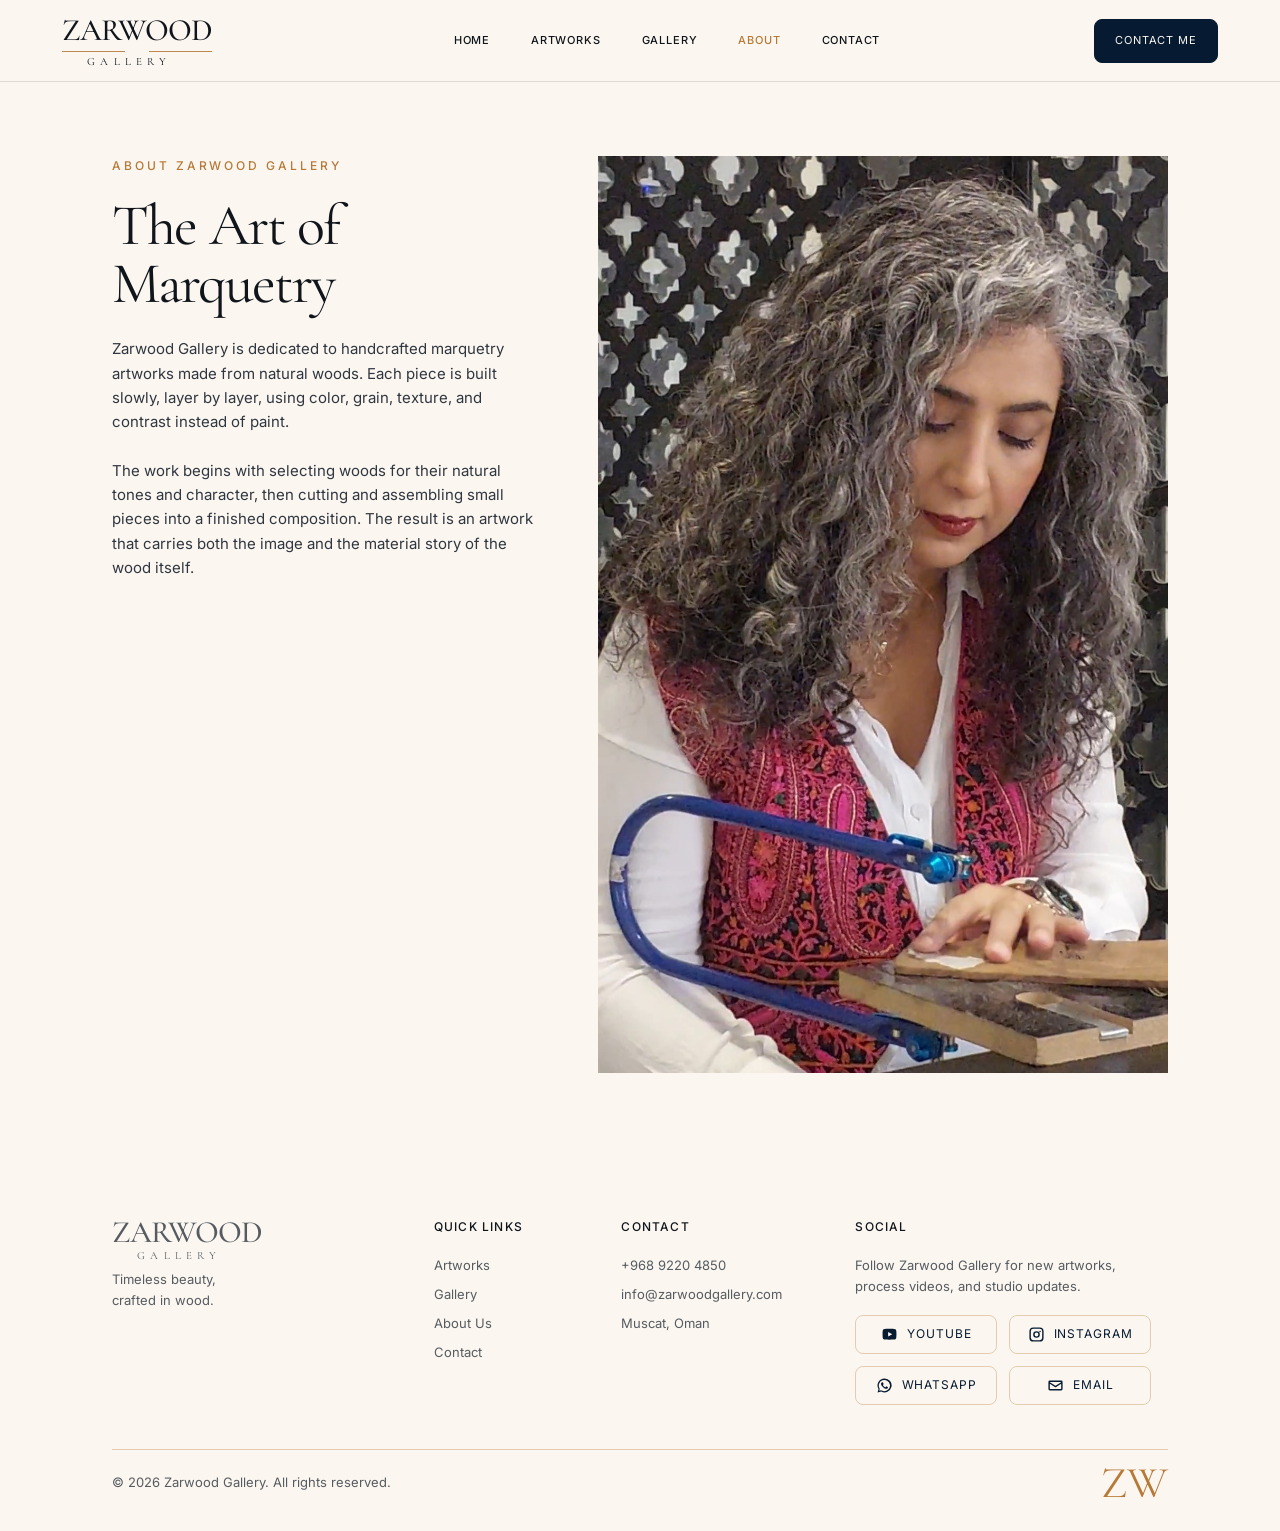
==== about.html @ 0345342d "Add robots.txt, enhance artwork display, and improve styling - Created a new robots.txt file to allo" ====
<!DOCTYPE html>
<html lang="en">
<head>
  <meta charset="UTF-8" />
  <meta name="viewport" content="width=device-width, initial-scale=1.0" />
  <title>About Zarwood Gallery | Handmade Marquetry Art</title>
  <meta name="description" content="Learn about Zarwood Gallery, the art of handmade wood marquetry, and the natural woods and craftsmanship behind each artwork." />
  <link rel="canonical" href="https://zarwoodgallery.com/about.html" />
  <meta name="keywords" content="about Zarwood Gallery, handmade marquetry, wood art artist, marquetry craftsmanship, natural wood artwork" />
  <meta name="author" content="Zarwood Gallery" />
  <meta name="robots" content="index, follow" />
  <meta property="og:type" content="website" />
  <meta property="og:title" content="About Zarwood Gallery | Handmade Marquetry Art" />
  <meta property="og:description" content="Discover the craftsmanship and natural materials behind Zarwood Gallery's handmade wood marquetry artworks." />
  <meta property="og:url" content="https://zarwoodgallery.com/about.html" />
  <meta property="og:image" content="https://zarwoodgallery.com/assets/artist-working.jpg" />
  <meta property="og:site_name" content="Zarwood Gallery" />
  <meta name="twitter:card" content="summary_large_image" />
  <meta name="twitter:title" content="About Zarwood Gallery | Handmade Marquetry Art" />
  <meta name="twitter:description" content="Learn about Zarwood Gallery and the handmade marquetry process." />
  <meta name="twitter:image" content="https://zarwoodgallery.com/assets/artist-working.jpg" />
  <link rel="stylesheet" href="style.css" />
  <script type="application/ld+json">
    {
      "@context": "https://schema.org",
      "@type": "AboutPage",
      "name": "About Zarwood Gallery",
      "description": "Information about Zarwood Gallery and its handmade wood marquetry artworks.",
      "isPartOf": {
        "@type": "WebSite",
        "name": "Zarwood Gallery"
      }
    }
  </script>
</head>
<body class="about-page">
  <header class="header">
    <a class="logo" href="index.html#home" aria-label="Zarwood Gallery">
      <span class="logo-name">ZARWOOD</span>
      <span class="logo-rule"></span>
      <span class="logo-sub">GALLERY</span>
    </a>

    <nav class="nav">
      <a href="index.html#home">Home</a>
      <a href="index.html#artworks">Artworks</a>
      <a href="gallery.html">Gallery</a>
      <a class="active" href="about.html">About</a>
      <a href="index.html#contact">Contact</a>
    </nav>

    <a class="contact-top" href="https://wa.me/+96892204850" target="_blank" rel="noopener">Contact Me</a>

    <button class="menu" aria-label="Open menu" aria-expanded="false">
      <span></span><span></span><span></span>
    </button>
  </header>

  <nav class="mobile-nav">
    <a href="index.html#home">Home</a>
    <a href="index.html#artworks">Artworks</a>
    <a href="gallery.html">Gallery</a>
    <a href="about.html">About</a>
    <a href="index.html#contact">Contact</a>
  </nav>

  <main>
    <section class="about-detail">
      <div class="about-detail-copy">
        <p class="eyebrow">About Zarwood Gallery</p>
        <h1>The Art of Marquetry</h1>
        <p>
          Zarwood Gallery is dedicated to handcrafted marquetry artworks made from natural woods.
          Each piece is built slowly, layer by layer, using color, grain, texture, and contrast instead of paint.
        </p>
        <p>
          The work begins with selecting woods for their natural tones and character, then cutting and assembling
          small pieces into a finished composition. The result is an artwork that carries both the image and the
          material story of the wood itself.
        </p>
      </div>

      <div class="about-detail-image">
        <img src="assets/artist-working-original.jpg" alt="Zarwood artist working on a marquetry artwork" />
      </div>
    </section>
  </main>

  <footer class="footer" id="contact">
    <div>
      <a class="logo footer-logo" href="index.html#home">
        <span class="logo-name">ZARWOOD</span>
        <span class="logo-rule"></span>
        <span class="logo-sub">GALLERY</span>
      </a>
      <p>Timeless beauty,<br>crafted in wood.</p>
    </div>

    <div>
      <h4>Quick Links</h4>
      <a href="index.html#artworks">Artworks</a>
      <a href="gallery.html">Gallery</a>
      <a href="about.html">About Us</a>
      <a href="index.html#contact">Contact</a>
    </div>

    <div>
      <h4>Contact</h4>
      <p>+968 9220 4850</p>
      <p>info@zarwoodgallery.com</p>
      <p>Muscat, Oman</p>
    </div>

    <div>
      <h4>Social</h4>
      <p>Follow Zarwood Gallery for new artworks, process videos, and studio updates.</p>
      <div class="social-links">
        <a class="social-link youtube" href="https://m.youtube.com/@zarvvood" target="_blank" rel="noopener">
          <svg aria-hidden="true" viewBox="0 0 24 24"><path d="M21.6 7.2s-.2-1.5-.8-2.1c-.8-.8-1.7-.8-2.1-.9C15.8 4 12 4 12 4s-3.8 0-6.7.2c-.4.1-1.3.1-2.1.9-.6.6-.8 2.1-.8 2.1S2.2 9 2.2 10.8v1.7c0 1.8.2 3.6.2 3.6s.2 1.5.8 2.1c.8.8 1.9.8 2.4.9 1.7.2 6.4.2 6.4.2s3.8 0 6.7-.2c.4-.1 1.3-.1 2.1-.9.6-.6.8-2.1.8-2.1s.2-1.8.2-3.6v-1.7c0-1.8-.2-3.6-.2-3.6ZM10.1 14.8V8.6l5.8 3.1-5.8 3.1Z"/></svg>
          YouTube
        </a>
        <a class="social-link instagram" href="https://www.instagram.com/zarwood_/" target="_blank" rel="noopener">
          <svg aria-hidden="true" viewBox="0 0 24 24"><path d="M7.5 2h9A5.5 5.5 0 0 1 22 7.5v9a5.5 5.5 0 0 1-5.5 5.5h-9A5.5 5.5 0 0 1 2 16.5v-9A5.5 5.5 0 0 1 7.5 2Zm0 2A3.5 3.5 0 0 0 4 7.5v9A3.5 3.5 0 0 0 7.5 20h9a3.5 3.5 0 0 0 3.5-3.5v-9A3.5 3.5 0 0 0 16.5 4h-9Zm4.5 3.3A4.7 4.7 0 1 1 7.3 12 4.7 4.7 0 0 1 12 7.3Zm0 2A2.7 2.7 0 1 0 14.7 12 2.7 2.7 0 0 0 12 9.3Zm5-2.6a1.1 1.1 0 1 1-1.1 1.1A1.1 1.1 0 0 1 17 6.7Z"/></svg>
          Instagram
        </a>
        <a class="social-link whatsapp" href="https://wa.me/+96892204850" target="_blank" rel="noopener">
          <svg aria-hidden="true" viewBox="0 0 24 24"><path d="M12 2a9.8 9.8 0 0 0-8.4 14.9L2.2 22l5.2-1.4A9.9 9.9 0 1 0 12 2Zm0 18a8 8 0 0 1-4.1-1.1l-.3-.2-3.1.8.8-3-.2-.3A7.9 7.9 0 1 1 12 20Zm4.5-5.9c-.2-.1-1.4-.7-1.6-.8s-.4-.1-.6.1-.7.8-.8 1-.3.2-.5.1a6.5 6.5 0 0 1-3.2-2.8c-.1-.3 0-.4.1-.5l.4-.5c.1-.2.2-.3.3-.5s0-.3 0-.5-.6-1.4-.8-1.9c-.2-.5-.4-.4-.6-.4h-.5a1 1 0 0 0-.7.3 2.8 2.8 0 0 0-.9 2.1 4.8 4.8 0 0 0 1 2.5 11 11 0 0 0 4.2 3.8 14 14 0 0 0 1.4.5 3.3 3.3 0 0 0 1.5.1 2.4 2.4 0 0 0 1.6-1.1 2 2 0 0 0 .1-1.1c-.1-.1-.2-.2-.4-.3Z"/></svg>
          WhatsApp
        </a>
        <a class="social-link email" href="mailto:info@zarwoodgallery.com">
          <svg aria-hidden="true" viewBox="0 0 24 24"><path d="M4 5h16a2 2 0 0 1 2 2v10a2 2 0 0 1-2 2H4a2 2 0 0 1-2-2V7a2 2 0 0 1 2-2Zm0 2v.3l8 5.1 8-5.1V7H4Zm16 10V9.6l-7.5 4.8a1 1 0 0 1-1 0L4 9.6V17h16Z"/></svg>
          Email
        </a>
      </div>
    </div>

    <div class="footer-bottom">
      <p>© 2026 Zarwood Gallery. All rights reserved.</p>
      <b>ZW</b>
    </div>
  </footer>

  <script src="script.js"></script>
</body>
</html>
---- style.css ----
@import url('https://fonts.googleapis.com/css2?family=Cormorant+Garamond:wght@400;500;600&family=Inter:wght@400;500;600&display=swap');

:root{
  --paper:#fbf7f0;
  --cream:#f7f1e8;
  --ink:#10151c;
  --muted:#565b61;
  --navy:#061b31;
  --values-bg:#061b31;
  --gold:#b77937;
  --gold-soft:#c69251;
  --line:rgba(16,21,28,.12);
  --gold-line:rgba(183,121,55,.34);
  --serif:'Cormorant Garamond', Georgia, serif;
  --sans:'Inter', Arial, sans-serif;
}

*{box-sizing:border-box}
html{scroll-behavior:smooth}
body{margin:0;background:var(--paper);color:var(--ink);font-family:var(--sans);line-height:1.62}
a{text-decoration:none;color:inherit}
img{display:block;width:100%}
button,input,textarea{font:inherit}

.header{
  height:82px;
  display:grid;
  grid-template-columns:180px 1fr 126px;
  align-items:center;
  gap:32px;
  padding:0 62px;
  background:rgba(251,247,240,.96);
  border-bottom:1px solid var(--line);
  position:sticky;
  top:0;
  z-index:40;
  backdrop-filter:blur(16px);
}

.logo{width:150px;display:grid;line-height:1}
.logo-name{font-family:var(--serif);font-size:31px;font-weight:500;letter-spacing:-.04em}
.logo-rule{height:1px;width:100%;margin:5px 0 4px;background:linear-gradient(90deg,var(--gold) 0 42%,transparent 42% 58%,var(--gold) 58% 100%);opacity:.88}
.logo-sub{font-family:var(--serif);font-size:11px;letter-spacing:.48em;margin-left:25px}

.nav{justify-self:center;display:flex;gap:41px;text-transform:uppercase;letter-spacing:.075em;font-size:11px;font-weight:500}
.nav a:hover,.nav .active{color:var(--gold)}
.contact-top{justify-self:end;width:124px;height:44px;display:flex;align-items:center;justify-content:center;border:1px solid var(--values-bg);border-radius:8px;background:var(--values-bg);color:var(--paper);text-transform:uppercase;letter-spacing:.08em;font-size:11px}
.contact-top:hover{background:#0a2845;border-color:#0a2845}
.menu,.mobile-nav{display:none}

.hero{
  min-height:517px;
  display:grid;
  grid-template-columns:40% 60%;
  background:var(--paper);
  border-bottom:1px solid var(--line);
  overflow:hidden;
}

.hero-copy{
  position:relative;
  z-index:3;
  padding:92px 0 0 113px;
}

.hero-copy:after{
  content:"";
  position:absolute;
  inset:0 -248px 0 0;
  z-index:-1;
  background:linear-gradient(90deg,var(--paper) 0%,rgba(251,247,240,.98) 47%,rgba(251,247,240,.76) 72%,rgba(251,247,240,0) 100%);
}

.eyebrow{margin:0 0 22px;color:var(--gold);text-transform:uppercase;letter-spacing:.245em;font-size:12px;font-weight:500}
.center{text-align:center}
h1,h2,h3{margin:0;font-family:var(--serif);font-weight:400;color:var(--ink)}
h1{font-size:56px;line-height:.99;letter-spacing:-.032em}
.hero-text{width:390px;margin:27px 0 28px;color:#30343b;font-size:15px;line-height:1.65}
.hero-button{height:43px;display:inline-flex;align-items:center;gap:18px;padding:0 25px;border-radius:8px;background:var(--values-bg);color:var(--paper);text-transform:uppercase;font-size:11px;letter-spacing:.09em}
.hero-button:hover{background:#0a2845}
.hero-photo{
  min-height:517px;
  background-image:url('assets/hero-gallery-custom.png');
  background-size:cover;
  background-position:center center;
}

.gallery-hero{
  padding:78px 112px 62px;
  text-align:center;
  background:var(--cream);
  border-bottom:1px solid var(--line);
}
.gallery-hero h1{font-size:58px;line-height:1}
.gallery-hero p:not(.eyebrow){max-width:640px;margin:22px auto 0;color:var(--muted);font-size:15px}
.gallery-section{padding-top:58px}
.gallery-grid{margin-top:0}

.about-detail{display:grid;grid-template-columns:minmax(320px,.85fr) minmax(320px,1.15fr);gap:64px;align-items:start;padding:74px 112px;background:var(--paper)}
.about-detail-copy{position:sticky;top:112px}
.about-detail h1{font-size:58px;line-height:1}
.about-detail-copy p:not(.eyebrow){max-width:560px;margin:24px 0 0;color:#303640;font-size:15px}
.about-detail-image{text-align:center}
.about-detail-image img{width:auto;max-width:100%;height:auto;margin:0 auto}

.values{
  height:224px;
  display:grid;
  grid-template-columns:repeat(3,1fr);
  align-items:center;
  padding:0 103px;
  background:radial-gradient(circle at 50% 0,rgba(183,121,55,.1),transparent 42%),var(--values-bg);
  color:var(--paper);
}

.values article{height:126px;display:grid;justify-items:center;align-content:start;padding:0 66px;text-align:center;border-right:1px solid rgba(251,247,240,.36)}
.values article:last-child{border-right:0}
.icon{width:46px;height:46px;margin-bottom:18px;border:1px solid var(--gold-soft);border-radius:8px;display:grid;place-items:center;color:var(--gold)}
.icon svg{width:25px;height:25px;display:block;fill:currentColor}
.icon img{width:38px;height:38px;display:block;object-fit:contain}
.values h3{color:var(--paper);font-size:18px;line-height:1;letter-spacing:.08em;text-transform:uppercase}
.values p{width:285px;margin:13px 0 0;color:rgba(251,247,240,.82);font-size:13px;line-height:1.65}

.artworks{padding:68px 112px 78px;background:var(--paper)}
.section-title{position:relative;margin-bottom:43px}
.section-title .eyebrow{margin-bottom:6px}
.section-title h2{text-align:center;font-size:39px;line-height:1}
.arrows{position:absolute;right:3px;bottom:0;display:none;gap:13px}
.arrows button{width:39px;height:39px;border:1px solid rgba(16,21,28,.44);border-radius:50%;background:transparent;cursor:pointer}
.arrows button:hover{background:var(--navy);color:var(--paper)}

.art-grid{display:grid;grid-template-columns:repeat(4,1fr);gap:48px 37px}
.art-grid article.product-hidden{display:none}
.art-grid img{aspect-ratio:1/1;object-fit:contain;background:transparent;cursor:zoom-in}
.art-grid h3{margin:15px 0 0;font-size:22px;line-height:1.05}
.art-grid p{margin:2px 0 18px;color:var(--muted);font-size:14px}
.art-specs{display:grid;gap:4px;margin:0 0 18px;padding:0;list-style:none;color:var(--muted);font-size:13px;line-height:1.45}
.art-grid article>a{display:none}
.art-grid article>a span{color:var(--gold);margin-left:12px}
.more-products{display:flex;align-items:center;justify-content:center;width:max-content;min-width:154px;height:44px;margin:48px auto 0;padding:0 28px;border:1px solid var(--navy);border-radius:8px;background:var(--navy);color:var(--paper);text-transform:uppercase;letter-spacing:.08em;font-size:11px;cursor:pointer}
.more-products:hover{background:#0a2845;border-color:#0a2845}
.more-products[hidden]{display:none}

.about{min-height:356px;display:grid;grid-template-columns:33.333% 66.667%;align-items:center;background:var(--paper);border-top:1px solid var(--line);border-bottom:1px solid var(--line)}
.about-image{width:min(340px,calc(100% - 72px));height:340px;min-height:0;justify-self:center;object-fit:contain;object-position:center;background:transparent}
.about-copy{padding:61px 110px 54px 48px;align-self:center}
.about-copy .eyebrow{margin-bottom:8px}
.about-copy h2,.artists h2{font-size:40px;line-height:1.08}
.about-copy span{display:block;width:44px;height:1px;margin:19px 0 20px;background:var(--gold)}
.about-copy p:not(.eyebrow){max-width:530px;margin:0 0 28px;color:#303640;font-size:15px}
.about-copy a{display:inline-flex;align-items:center;justify-content:center;width:116px;height:44px;border:1px solid rgba(16,21,28,.32);text-transform:uppercase;font-size:11px;letter-spacing:.08em}
.about-copy a:hover{background:var(--navy);color:var(--paper)}

.artists{padding:74px 112px;background:var(--cream);border-bottom:1px solid var(--line)}
.artists{text-align:center}
.artists p:not(.eyebrow){max-width:650px;margin:20px auto 0;color:var(--muted)}
.section-link{display:inline-flex;align-items:center;justify-content:center;min-width:142px;height:44px;margin-top:28px;padding:0 28px;border:1px solid var(--navy);border-radius:8px;background:var(--navy);color:var(--paper);text-transform:uppercase;letter-spacing:.08em;font-size:11px}
.section-link:hover{background:#0a2845;border-color:#0a2845}

.footer{display:grid;grid-template-columns:1.2fr .62fr .82fr minmax(296px,1.35fr);gap:44px;padding:70px 112px 30px;background:var(--paper)}
.footer p,.footer a{display:block;margin:0 0 8px;color:var(--muted);font-size:13px}
.footer h4{margin:0 0 18px;text-transform:uppercase;letter-spacing:.1em;font-size:12px;font-weight:500}
.footer-logo{margin-bottom:32px}
.social-links{display:grid;grid-template-columns:repeat(2,142px);gap:12px;margin-top:18px;width:max-content}
.social-links .social-link{--brand:var(--navy);width:142px;margin:0;padding:10px 14px;border:1px solid var(--gold-line);border-radius:8px;color:var(--navy);font-size:12px;text-transform:uppercase;letter-spacing:.08em;display:inline-flex;align-items:center;justify-content:center;gap:9px;line-height:1;transition:border-color .32s ease,color .32s ease,background .32s ease,transform .32s ease,box-shadow .32s ease}
.social-links .social-link svg{width:17px;height:17px;display:block;flex:0 0 17px;fill:currentColor;transition:transform .32s ease}
.social-link.youtube{--brand:#ff0033}
.social-link.instagram{--brand:#e4405f}
.social-link.whatsapp{--brand:#25d366}
.social-link.email{--brand:#0a66c2}
.social-link:hover{border-color:var(--brand);color:var(--brand);background:rgba(255,255,255,.28);transform:translateY(-2px);box-shadow:0 8px 16px rgba(16,21,28,.06)}
.social-link:hover svg{transform:scale(1.06) rotate(-1deg)}
.footer-bottom{grid-column:1/-1;display:flex;align-items:flex-end;justify-content:space-between;padding-top:16px;border-top:1px solid var(--gold-line)}
.footer-bottom b{color:var(--gold);font-family:var(--serif);font-size:44px;line-height:.8;font-weight:400}

.image-lightbox{
  position:fixed;
  inset:0;
  z-index:100;
  display:none;
  place-items:center;
  padding:28px;
  background:rgba(10,13,18,.86);
}
.image-lightbox.open{display:grid}
.lightbox-image{
  width:auto;
  max-width:calc(100vw - 56px);
  max-height:calc(100vh - 56px);
  object-fit:contain;
  box-shadow:0 22px 60px rgba(0,0,0,.38);
}
.lightbox-close{
  position:absolute;
  top:18px;
  right:20px;
  width:42px;
  height:42px;
  border:1px solid rgba(255,255,255,.45);
  border-radius:50%;
  background:rgba(255,255,255,.08);
  color:var(--paper);
  cursor:pointer;
  font-size:28px;
  line-height:1;
}
.lightbox-close:hover{background:rgba(255,255,255,.18)}

@media(max-width:1100px){
  .header{height:86px;grid-template-columns:minmax(0,170px) 1fr 44px;padding:0 28px}
  .nav{display:none}
  .contact-top{display:flex;width:112px;height:40px;justify-self:end;font-size:10px}
  .menu{display:grid;justify-self:end;align-content:center;gap:6px;width:44px;height:44px;padding:0;border:0;background:transparent;cursor:pointer}
  .menu span{display:block;width:28px;height:1px;justify-self:center;background:var(--ink);transition:transform .2s ease,opacity .2s ease}
  .menu[aria-expanded="true"] span:first-child{transform:translateY(7px) rotate(45deg)}
  .menu[aria-expanded="true"] span:nth-child(2){opacity:0}
  .menu[aria-expanded="true"] span:last-child{transform:translateY(-7px) rotate(-45deg)}
  .mobile-nav{position:fixed;z-index:39;left:0;right:0;top:86px;display:grid;padding:0 28px;max-height:0;overflow:hidden;background:var(--paper);border-bottom:1px solid transparent;box-shadow:0 18px 35px rgba(16,21,28,0);transition:max-height .25s ease,padding .25s ease,border-color .25s ease,box-shadow .25s ease}
  .mobile-nav.open{padding:16px 28px 24px;max-height:320px;border-bottom-color:var(--line);box-shadow:0 18px 35px rgba(16,21,28,.08)}
  .mobile-nav a{padding:12px 0;text-transform:uppercase;letter-spacing:.1em;font-size:12px;border-bottom:1px solid rgba(16,21,28,.08)}
  .mobile-nav a:last-child{border-bottom:0}
  .hero,.about{grid-template-columns:1fr}
  .hero-copy{padding:70px 40px 62px}
  .hero-copy:after{inset:0}
  .hero-photo{min-height:500px}
  .about-image{width:min(360px,calc(100% - 48px));height:360px;max-height:none;object-position:center}
  .values{height:auto;grid-template-columns:1fr;padding:36px 40px}
  .values article{height:auto;padding:32px 10px;border-right:0;border-bottom:1px solid rgba(251,247,240,.25)}
  .values article:last-child{border-bottom:0}
  .artworks,.artists,.footer{padding-left:40px;padding-right:40px}
  .gallery-hero{padding-left:40px;padding-right:40px}
  .about-detail{grid-template-columns:1fr;padding:58px 40px}
  .about-detail-copy{position:static}
  .art-grid,.footer{grid-template-columns:1fr 1fr}
  .about-copy{padding:58px 40px}
}

@media(max-width:720px){
  .header{height:78px;grid-template-columns:minmax(0,132px) 1fr 44px;padding:0 18px;gap:12px}
  .logo{width:126px}
  .contact-top{width:98px;height:36px;font-size:9px;letter-spacing:.06em}
  .logo-name{font-size:27px}.logo-sub{font-size:10px;margin-left:18px}
  .mobile-nav{top:78px;padding-left:24px;padding-right:24px;text-align:right;justify-items:end}
  .mobile-nav.open{padding:14px 24px 22px}
  .hero-copy{padding:42px 24px 34px}
  h1{font-size:39px;line-height:1.03}
  .hero-text{width:auto;margin:18px 0 22px;font-size:14px;line-height:1.55}
  .hero-photo{min-height:225px;background-size:cover;background-position:center top}
  .artworks,.artists{padding:54px 24px}
  .footer{padding:54px 24px 24px}
  .gallery-hero{padding:54px 24px 46px}
  .gallery-hero h1{font-size:45px}
  .about-detail{padding:54px 24px}
  .about-detail h1{font-size:45px}
  .section-title h2{text-align:left;font-size:34px}.section-title .center{text-align:left}
  .arrows{display:none}
  .art-grid{display:grid;grid-template-columns:1fr;gap:42px;overflow:visible;padding-bottom:0}
  .art-grid article{min-width:0;scroll-snap-align:none}
  .art-grid img{max-height:520px}
  .about-copy h2,.artists h2{font-size:34px}
  .social-links{grid-template-columns:repeat(2,minmax(0,1fr));width:100%;max-width:288px}
  .social-links .social-link{width:100%}
  .footer{grid-template-columns:1fr}
  .footer-bottom{align-items:flex-start;flex-direction:column;gap:10px;padding-top:12px}
}

@media(max-width:420px){
  .hero-copy{padding-top:34px;padding-bottom:28px}
  h1{font-size:36px}
  .hero-photo{min-height:225px}
}
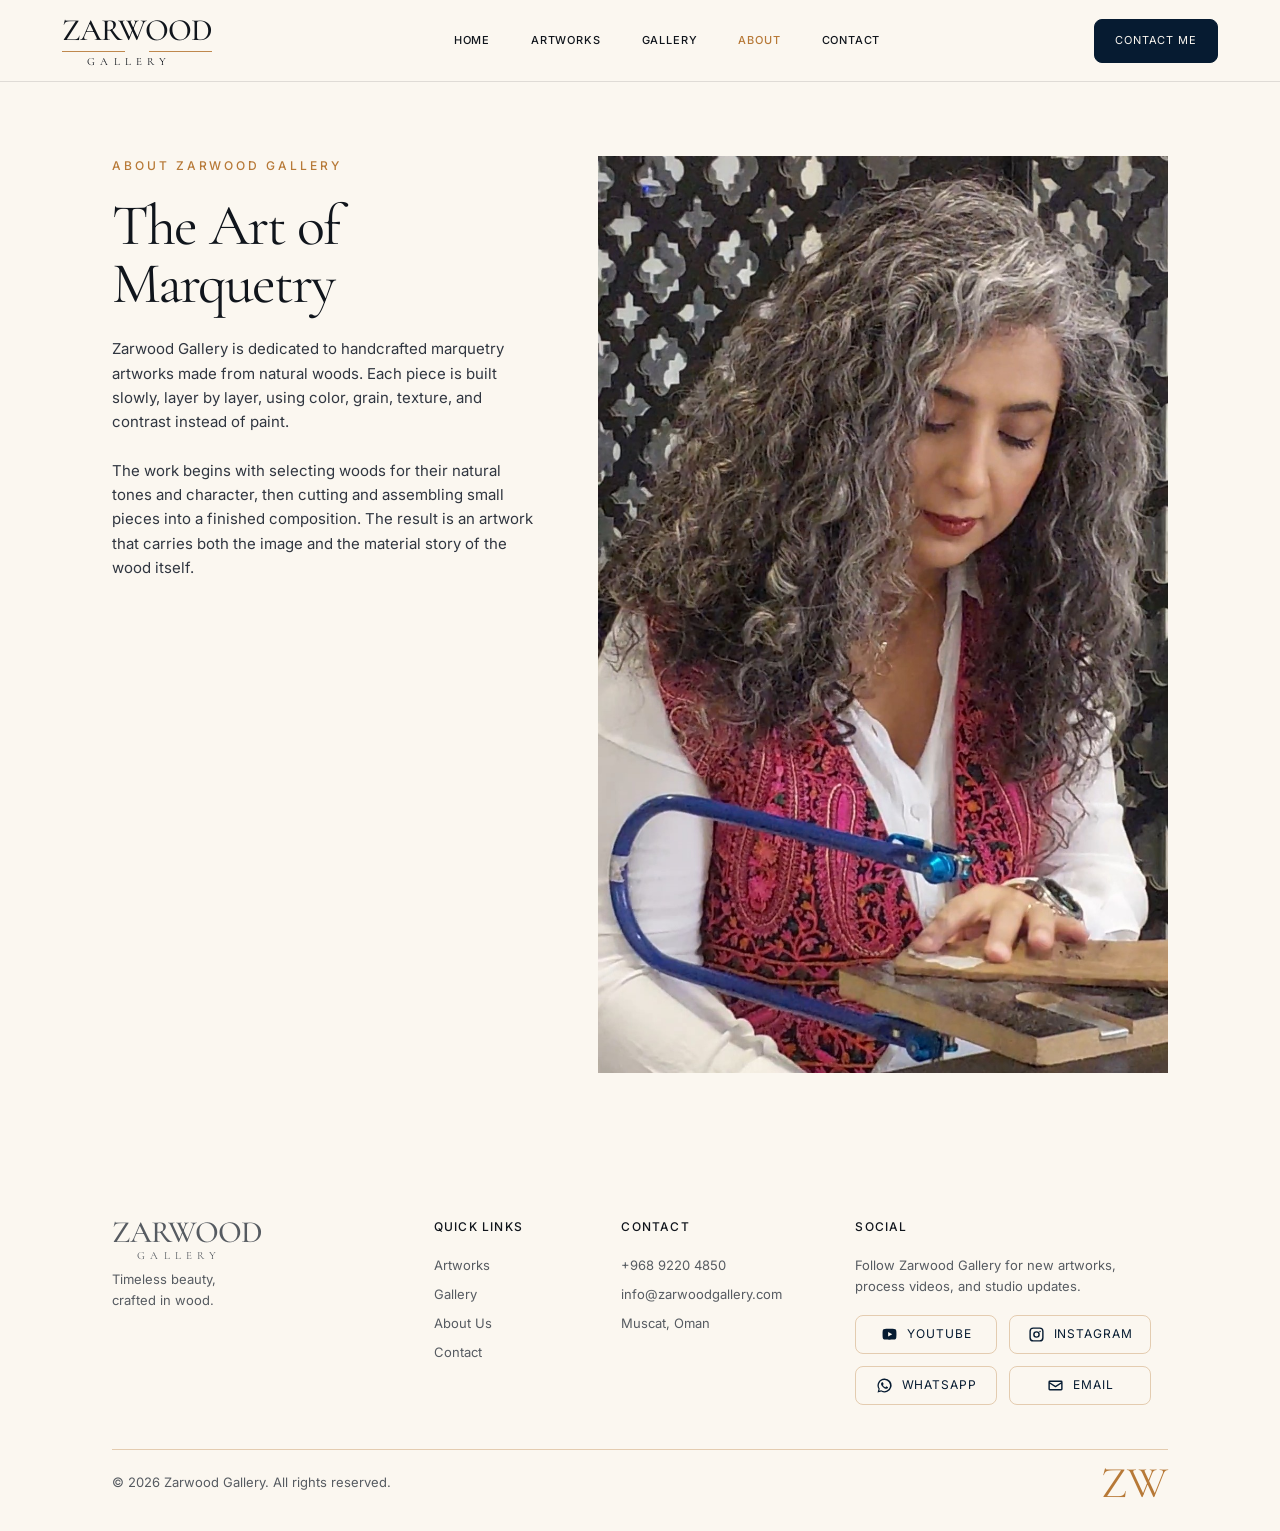
==== commit ef18b29a: "Add meta descriptions to HTML files and update CSS for improved styling" ====
--- a/about.html
+++ b/about.html
@@ -3,6 +3,8 @@
 <head>
   <meta charset="UTF-8" />
   <meta name="viewport" content="width=device-width, initial-scale=1.0" />
+  <meta name="theme-color" content="#fbf7f0" />
+  <meta name="color-scheme" content="light" />
   <title>About Zarwood Gallery | Handmade Marquetry Art</title>
   <meta name="description" content="Learn about Zarwood Gallery, the art of handmade wood marquetry, and the natural woods and craftsmanship behind each artwork." />
   <link rel="canonical" href="https://zarwoodgallery.com/about.html" />
--- a/style.css
+++ b/style.css
@@ -16,8 +16,8 @@
 }
 
 *{box-sizing:border-box}
-html{scroll-behavior:smooth}
-body{margin:0;background:var(--paper);color:var(--ink);font-family:var(--sans);line-height:1.62}
+html{scroll-behavior:smooth;background:var(--paper);color-scheme:light}
+body{min-height:100vh;margin:0;background:var(--paper);color:var(--ink);font-family:var(--sans);line-height:1.62}
 a{text-decoration:none;color:inherit}
 img{display:block;width:100%}
 button,input,textarea{font:inherit}
@@ -29,7 +29,7 @@
   align-items:center;
   gap:32px;
   padding:0 62px;
-  background:rgba(251,247,240,.96);
+  background:var(--paper);
   border-bottom:1px solid var(--line);
   position:sticky;
   top:0;
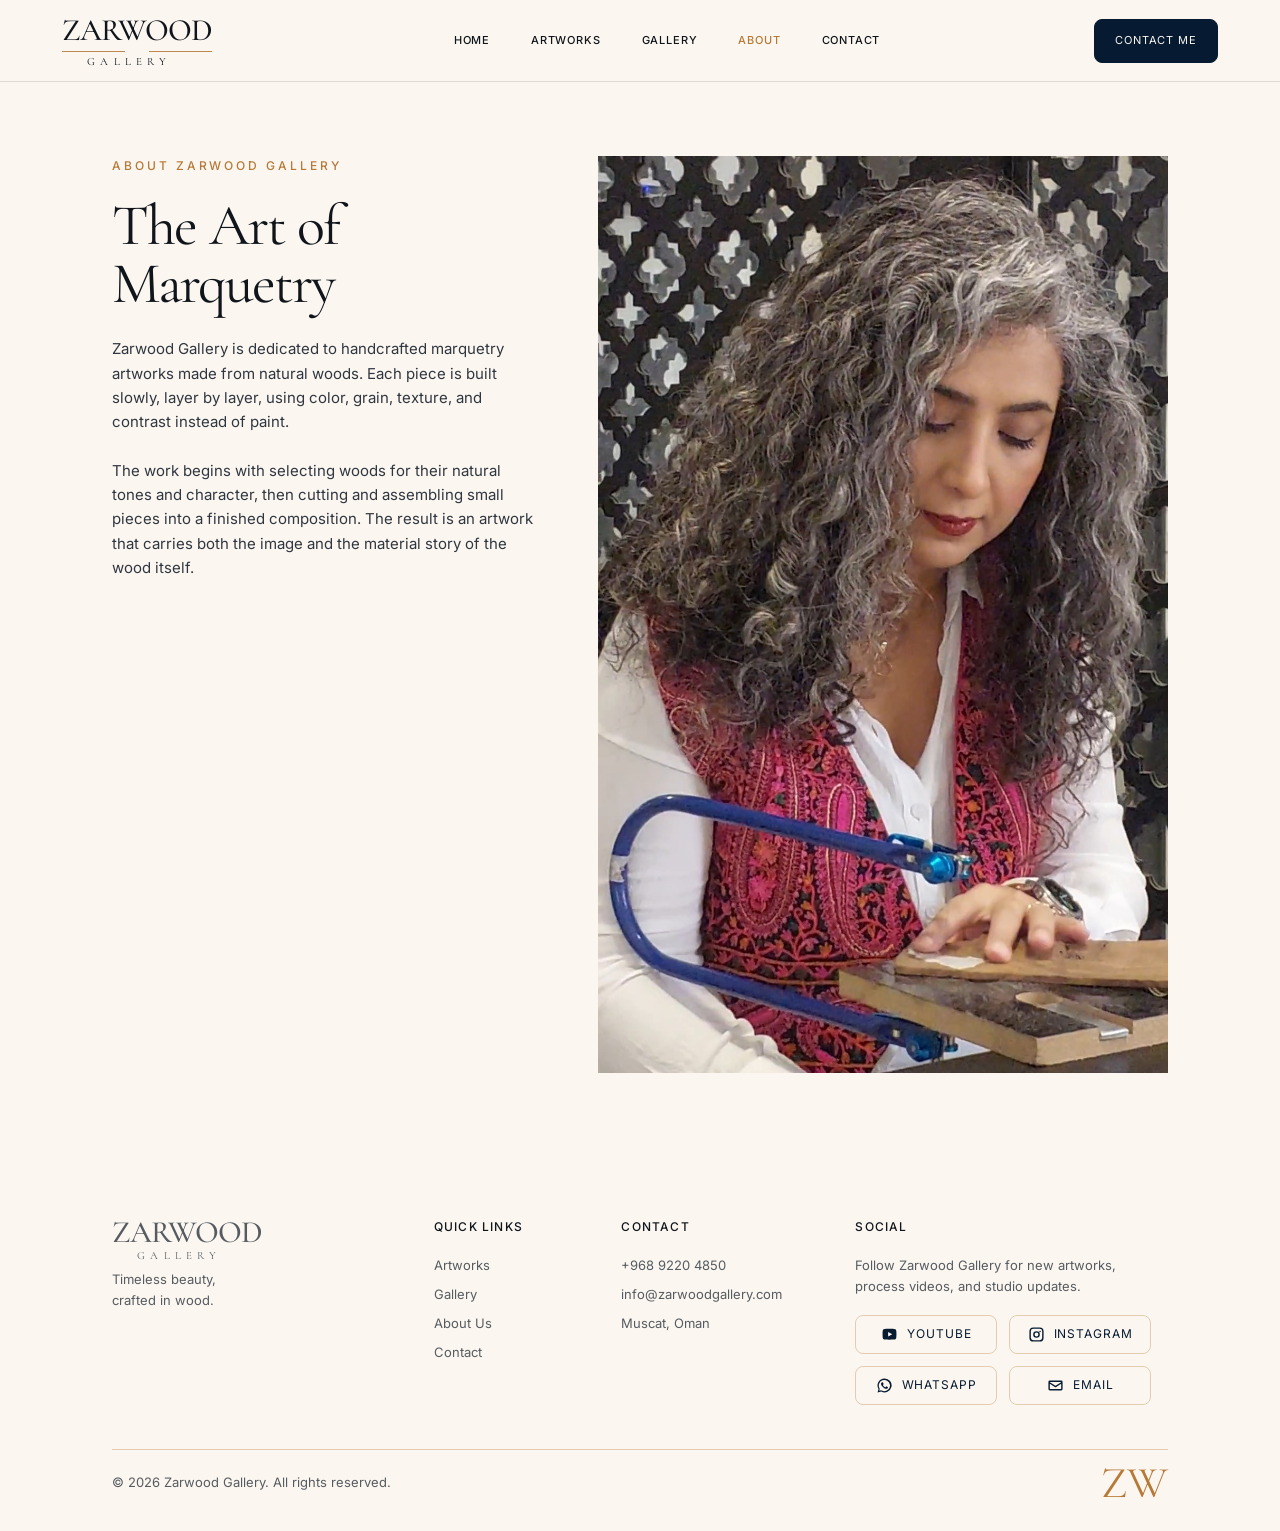
==== commit 29f535ab: "Update color-scheme meta tag and improve descriptions in HTML files" ====
--- a/about.html
+++ b/about.html
@@ -4,7 +4,7 @@
   <meta charset="UTF-8" />
   <meta name="viewport" content="width=device-width, initial-scale=1.0" />
   <meta name="theme-color" content="#fbf7f0" />
-  <meta name="color-scheme" content="light" />
+  <meta name="color-scheme" content="light only" />
   <title>About Zarwood Gallery | Handmade Marquetry Art</title>
   <meta name="description" content="Learn about Zarwood Gallery, the art of handmade wood marquetry, and the natural woods and craftsmanship behind each artwork." />
   <link rel="canonical" href="https://zarwoodgallery.com/about.html" />
--- a/style.css
+++ b/style.css
@@ -16,7 +16,7 @@
 }
 
 *{box-sizing:border-box}
-html{scroll-behavior:smooth;background:var(--paper);color-scheme:light}
+html{scroll-behavior:smooth;background:var(--paper);color-scheme:only light}
 body{min-height:100vh;margin:0;background:var(--paper);color:var(--ink);font-family:var(--sans);line-height:1.62}
 a{text-decoration:none;color:inherit}
 img{display:block;width:100%}
@@ -29,7 +29,7 @@
   align-items:center;
   gap:32px;
   padding:0 62px;
-  background:var(--paper);
+  background:rgba(251,247,240,.96);
   border-bottom:1px solid var(--line);
   position:sticky;
   top:0;
@@ -208,6 +208,7 @@
 
 @media(max-width:1100px){
   .header{height:86px;grid-template-columns:minmax(0,170px) 1fr 44px;padding:0 28px}
+  .header{background:var(--paper)}
   .nav{display:none}
   .contact-top{display:flex;width:112px;height:40px;justify-self:end;font-size:10px}
   .menu{display:grid;justify-self:end;align-content:center;gap:6px;width:44px;height:44px;padding:0;border:0;background:transparent;cursor:pointer}
@@ -236,6 +237,7 @@
 }
 
 @media(max-width:720px){
+  html,body,main,.hero,.hero-copy,.artworks,.about,.about-copy,.footer,.gallery-hero,.about-detail{background-color:#fbf7f0}
   .header{height:78px;grid-template-columns:minmax(0,132px) 1fr 44px;padding:0 18px;gap:12px}
   .logo{width:126px}
   .contact-top{width:98px;height:36px;font-size:9px;letter-spacing:.06em}
